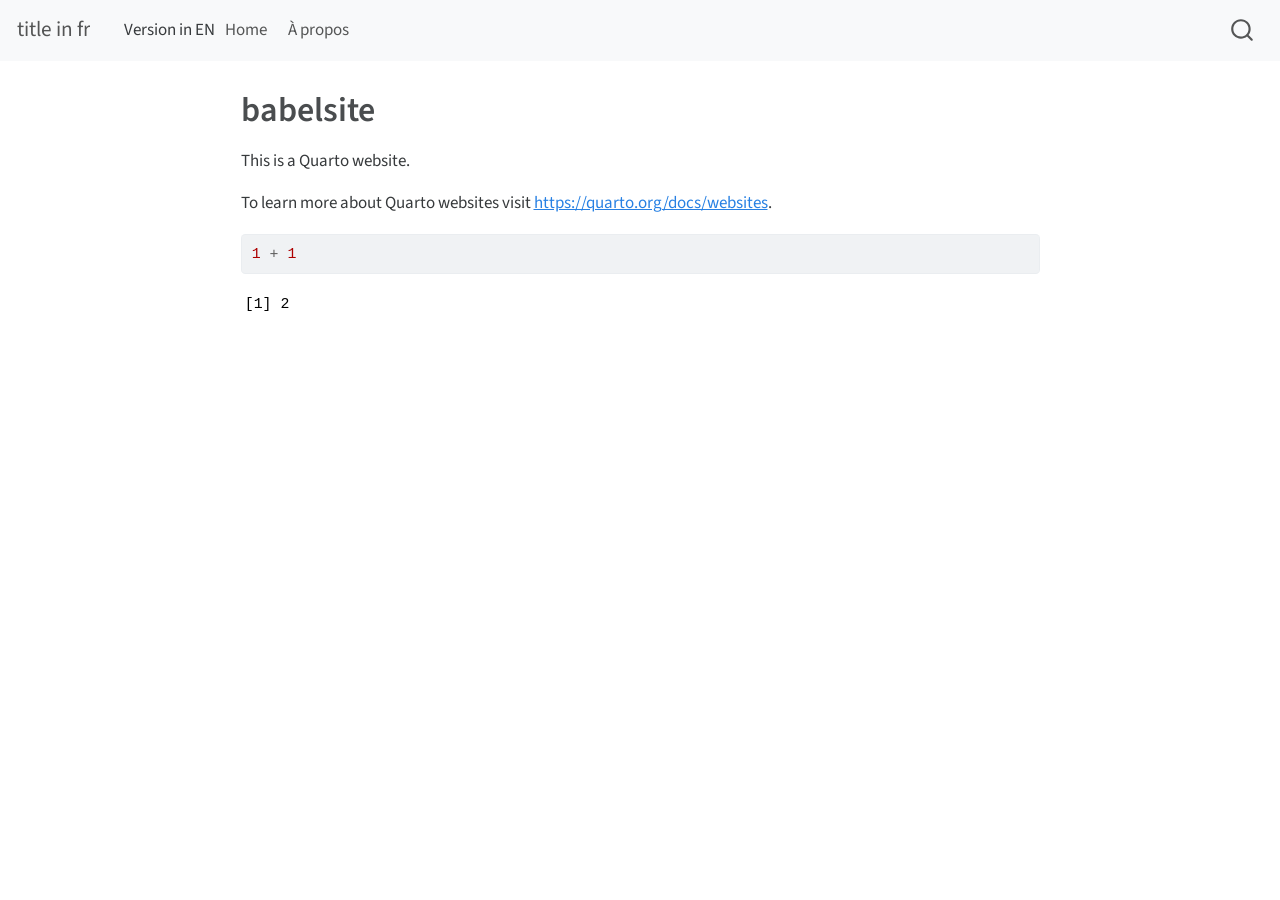
==== docs/fr/index.html @ 6485033a "1st commit" ====
<!DOCTYPE html>
<html xmlns="http://www.w3.org/1999/xhtml" lang="fr" xml:lang="fr">
<head>
<meta http-equiv="Content-Type" content="text/html; charset=UTF-8">
<meta charset="utf-8">
<meta name="generator" content="quarto-1.3.433">
<meta name="viewport" content="width=device-width, initial-scale=1.0, user-scalable=yes">
<title>title in fr - babelsite</title>
<style>
code{white-space: pre-wrap;}
span.smallcaps{font-variant: small-caps;}
div.columns{display: flex; gap: min(4vw, 1.5em);}
div.column{flex: auto; overflow-x: auto;}
div.hanging-indent{margin-left: 1.5em; text-indent: -1.5em;}
ul.task-list{list-style: none;}
ul.task-list li input[type="checkbox"] {
  width: 0.8em;
  margin: 0 0.8em 0.2em -1em; /* quarto-specific, see https://github.com/quarto-dev/quarto-cli/issues/4556 */ 
  vertical-align: middle;
}
/* CSS for syntax highlighting */
pre > code.sourceCode { white-space: pre; position: relative; }
pre > code.sourceCode > span { display: inline-block; line-height: 1.25; }
pre > code.sourceCode > span:empty { height: 1.2em; }
.sourceCode { overflow: visible; }
code.sourceCode > span { color: inherit; text-decoration: inherit; }
div.sourceCode { margin: 1em 0; }
pre.sourceCode { margin: 0; }
@media screen {
div.sourceCode { overflow: auto; }
}
@media print {
pre > code.sourceCode { white-space: pre-wrap; }
pre > code.sourceCode > span { text-indent: -5em; padding-left: 5em; }
}
pre.numberSource code
  { counter-reset: source-line 0; }
pre.numberSource code > span
  { position: relative; left: -4em; counter-increment: source-line; }
pre.numberSource code > span > a:first-child::before
  { content: counter(source-line);
    position: relative; left: -1em; text-align: right; vertical-align: baseline;
    border: none; display: inline-block;
    -webkit-touch-callout: none; -webkit-user-select: none;
    -khtml-user-select: none; -moz-user-select: none;
    -ms-user-select: none; user-select: none;
    padding: 0 4px; width: 4em;
  }
pre.numberSource { margin-left: 3em;  padding-left: 4px; }
div.sourceCode
  {   }
@media screen {
pre > code.sourceCode > span > a:first-child::before { text-decoration: underline; }
}
</style>
<script src="site_libs/quarto-nav/quarto-nav.js"></script><script src="site_libs/quarto-nav/headroom.min.js"></script><script src="site_libs/clipboard/clipboard.min.js"></script><script src="site_libs/quarto-search/autocomplete.umd.js"></script><script src="site_libs/quarto-search/fuse.min.js"></script><script src="site_libs/quarto-search/quarto-search.js"></script><meta name="quarto:offset" content="./">
<script src="site_libs/quarto-html/quarto.js"></script><script src="site_libs/quarto-html/popper.min.js"></script><script src="site_libs/quarto-html/tippy.umd.min.js"></script><script src="site_libs/quarto-html/anchor.min.js"></script><link href="site_libs/quarto-html/tippy.css" rel="stylesheet">
<link href="site_libs/quarto-html/quarto-syntax-highlighting.css" rel="stylesheet" id="quarto-text-highlighting-styles">
<script src="site_libs/bootstrap/bootstrap.min.js"></script><link href="site_libs/bootstrap/bootstrap-icons.css" rel="stylesheet">
<link href="site_libs/bootstrap/bootstrap.min.css" rel="stylesheet" id="quarto-bootstrap" data-mode="light">
<script id="quarto-search-options" type="application/json">{
  "location": "navbar",
  "copy-button": false,
  "collapse-after": 3,
  "panel-placement": "end",
  "type": "overlay",
  "limit": 20,
  "language": {
    "search-no-results-text": "Pas de résultats",
    "search-matching-documents-text": "documents trouvés",
    "search-copy-link-title": "Copier le lien vers la recherche",
    "search-hide-matches-text": "Cacher les correspondances additionnelles",
    "search-more-match-text": "correspondance de plus dans ce document",
    "search-more-matches-text": "correspondances de plus dans ce document",
    "search-clear-button-title": "Effacer",
    "search-detached-cancel-button-title": "Annuler",
    "search-submit-button-title": "Envoyer",
    "search-label": "Recherche"
  }
}</script><link rel="stylesheet" href="styles.css">
</head>
<body class="nav-fixed fullcontent">

<div id="quarto-search-results"></div>
  <header id="quarto-header" class="headroom fixed-top"><nav class="navbar navbar-expand-lg navbar-dark "><div class="navbar-container container-fluid">
      <div class="navbar-brand-container">
    <a class="navbar-brand" href="./index.html">
    <span class="navbar-title">title in fr</span>
    </a>
  </div>
            <div id="quarto-search" class="" title="Recherche"></div>
          <button class="navbar-toggler" type="button" data-bs-toggle="collapse" data-bs-target="#navbarCollapse" aria-controls="navbarCollapse" aria-expanded="false" aria-label="Basculer la navigation" onclick="if (window.quartoToggleHeadroom) { window.quartoToggleHeadroom(); }">
  <span class="navbar-toggler-icon"></span>
</button>
          <div class="collapse navbar-collapse" id="navbarCollapse">
<a style="text-decoration: none; color:inherit;" class="nav-item" href="/index.html" id="language-link-en">Version in EN</a>
            <ul class="navbar-nav navbar-nav-scroll me-auto">
<li class="nav-item">
    <a class="nav-link" href="./index.fr.html" rel="" target="">
 <span class="menu-text">Home</span></a>
  </li>  
  <li class="nav-item">
    <a class="nav-link" href="./about.fr.html" rel="" target="">
 <span class="menu-text">À propos</span></a>
  </li>  
</ul>
<div class="quarto-navbar-tools ms-auto">
</div>
          </div> <!-- /navcollapse -->
      </div> <!-- /container-fluid -->
    </nav></header><!-- content --><div id="quarto-content" class="quarto-container page-columns page-rows-contents page-layout-article page-navbar">
<!-- sidebar -->
<!-- margin-sidebar -->
    
<!-- main -->
<main class="content" id="quarto-document-content"><header id="title-block-header" class="quarto-title-block default"><div class="quarto-title">
<h1 class="title">babelsite</h1>
</div>



<div class="quarto-title-meta">

    
  
    
  </div>
  

</header><p>This is a Quarto website.</p>
<p>To learn more about Quarto websites visit <a href="https://quarto.org/docs/websites" class="uri">https://quarto.org/docs/websites</a>.</p>
<div class="cell">
<div class="sourceCode cell-code" id="cb1"><pre class="sourceCode r code-with-copy"><code class="sourceCode r"><span id="cb1-1"><a href="#cb1-1" aria-hidden="true" tabindex="-1"></a><span class="dv">1</span> <span class="sc">+</span> <span class="dv">1</span></span></code><button title="Copier vers le presse-papier" class="code-copy-button"><i class="bi"></i></button></pre></div>
<div class="cell-output cell-output-stdout">
<pre><code>[1] 2</code></pre>
</div>
</div>



</main><!-- /main --><script id="quarto-html-after-body" type="application/javascript">
window.document.addEventListener("DOMContentLoaded", function (event) {
  const toggleBodyColorMode = (bsSheetEl) => {
    const mode = bsSheetEl.getAttribute("data-mode");
    const bodyEl = window.document.querySelector("body");
    if (mode === "dark") {
      bodyEl.classList.add("quarto-dark");
      bodyEl.classList.remove("quarto-light");
    } else {
      bodyEl.classList.add("quarto-light");
      bodyEl.classList.remove("quarto-dark");
    }
  }
  const toggleBodyColorPrimary = () => {
    const bsSheetEl = window.document.querySelector("link#quarto-bootstrap");
    if (bsSheetEl) {
      toggleBodyColorMode(bsSheetEl);
    }
  }
  toggleBodyColorPrimary();  
  const icon = "";
  const anchorJS = new window.AnchorJS();
  anchorJS.options = {
    placement: 'right',
    icon: icon
  };
  anchorJS.add('.anchored');
  const isCodeAnnotation = (el) => {
    for (const clz of el.classList) {
      if (clz.startsWith('code-annotation-')) {                     
        return true;
      }
    }
    return false;
  }
  const clipboard = new window.ClipboardJS('.code-copy-button', {
    text: function(trigger) {
      const codeEl = trigger.previousElementSibling.cloneNode(true);
      for (const childEl of codeEl.children) {
        if (isCodeAnnotation(childEl)) {
          childEl.remove();
        }
      }
      return codeEl.innerText;
    }
  });
  clipboard.on('success', function(e) {
    // button target
    const button = e.trigger;
    // don't keep focus
    button.blur();
    // flash "checked"
    button.classList.add('code-copy-button-checked');
    var currentTitle = button.getAttribute("title");
    button.setAttribute("title", "Copié");
    let tooltip;
    if (window.bootstrap) {
      button.setAttribute("data-bs-toggle", "tooltip");
      button.setAttribute("data-bs-placement", "left");
      button.setAttribute("data-bs-title", "Copié");
      tooltip = new bootstrap.Tooltip(button, 
        { trigger: "manual", 
          customClass: "code-copy-button-tooltip",
          offset: [0, -8]});
      tooltip.show();    
    }
    setTimeout(function() {
      if (tooltip) {
        tooltip.hide();
        button.removeAttribute("data-bs-title");
        button.removeAttribute("data-bs-toggle");
        button.removeAttribute("data-bs-placement");
      }
      button.setAttribute("title", currentTitle);
      button.classList.remove('code-copy-button-checked');
    }, 1000);
    // clear code selection
    e.clearSelection();
  });
  function tippyHover(el, contentFn) {
    const config = {
      allowHTML: true,
      content: contentFn,
      maxWidth: 500,
      delay: 100,
      arrow: false,
      appendTo: function(el) {
          return el.parentElement;
      },
      interactive: true,
      interactiveBorder: 10,
      theme: 'quarto',
      placement: 'bottom-start'
    };
    window.tippy(el, config); 
  }
  const noterefs = window.document.querySelectorAll('a[role="doc-noteref"]');
  for (var i=0; i<noterefs.length; i++) {
    const ref = noterefs[i];
    tippyHover(ref, function() {
      // use id or data attribute instead here
      let href = ref.getAttribute('data-footnote-href') || ref.getAttribute('href');
      try { href = new URL(href).hash; } catch {}
      const id = href.replace(/^#\/?/, "");
      const note = window.document.getElementById(id);
      return note.innerHTML;
    });
  }
      let selectedAnnoteEl;
      const selectorForAnnotation = ( cell, annotation) => {
        let cellAttr = 'data-code-cell="' + cell + '"';
        let lineAttr = 'data-code-annotation="' +  annotation + '"';
        const selector = 'span[' + cellAttr + '][' + lineAttr + ']';
        return selector;
      }
      const selectCodeLines = (annoteEl) => {
        const doc = window.document;
        const targetCell = annoteEl.getAttribute("data-target-cell");
        const targetAnnotation = annoteEl.getAttribute("data-target-annotation");
        const annoteSpan = window.document.querySelector(selectorForAnnotation(targetCell, targetAnnotation));
        const lines = annoteSpan.getAttribute("data-code-lines").split(",");
        const lineIds = lines.map((line) => {
          return targetCell + "-" + line;
        })
        let top = null;
        let height = null;
        let parent = null;
        if (lineIds.length > 0) {
            //compute the position of the single el (top and bottom and make a div)
            const el = window.document.getElementById(lineIds[0]);
            top = el.offsetTop;
            height = el.offsetHeight;
            parent = el.parentElement.parentElement;
          if (lineIds.length > 1) {
            const lastEl = window.document.getElementById(lineIds[lineIds.length - 1]);
            const bottom = lastEl.offsetTop + lastEl.offsetHeight;
            height = bottom - top;
          }
          if (top !== null && height !== null && parent !== null) {
            // cook up a div (if necessary) and position it 
            let div = window.document.getElementById("code-annotation-line-highlight");
            if (div === null) {
              div = window.document.createElement("div");
              div.setAttribute("id", "code-annotation-line-highlight");
              div.style.position = 'absolute';
              parent.appendChild(div);
            }
            div.style.top = top - 2 + "px";
            div.style.height = height + 4 + "px";
            let gutterDiv = window.document.getElementById("code-annotation-line-highlight-gutter");
            if (gutterDiv === null) {
              gutterDiv = window.document.createElement("div");
              gutterDiv.setAttribute("id", "code-annotation-line-highlight-gutter");
              gutterDiv.style.position = 'absolute';
              const codeCell = window.document.getElementById(targetCell);
              const gutter = codeCell.querySelector('.code-annotation-gutter');
              gutter.appendChild(gutterDiv);
            }
            gutterDiv.style.top = top - 2 + "px";
            gutterDiv.style.height = height + 4 + "px";
          }
          selectedAnnoteEl = annoteEl;
        }
      };
      const unselectCodeLines = () => {
        const elementsIds = ["code-annotation-line-highlight", "code-annotation-line-highlight-gutter"];
        elementsIds.forEach((elId) => {
          const div = window.document.getElementById(elId);
          if (div) {
            div.remove();
          }
        });
        selectedAnnoteEl = undefined;
      };
      // Attach click handler to the DT
      const annoteDls = window.document.querySelectorAll('dt[data-target-cell]');
      for (const annoteDlNode of annoteDls) {
        annoteDlNode.addEventListener('click', (event) => {
          const clickedEl = event.target;
          if (clickedEl !== selectedAnnoteEl) {
            unselectCodeLines();
            const activeEl = window.document.querySelector('dt[data-target-cell].code-annotation-active');
            if (activeEl) {
              activeEl.classList.remove('code-annotation-active');
            }
            selectCodeLines(clickedEl);
            clickedEl.classList.add('code-annotation-active');
          } else {
            // Unselect the line
            unselectCodeLines();
            clickedEl.classList.remove('code-annotation-active');
          }
        });
      }
  const findCites = (el) => {
    const parentEl = el.parentElement;
    if (parentEl) {
      const cites = parentEl.dataset.cites;
      if (cites) {
        return {
          el,
          cites: cites.split(' ')
        };
      } else {
        return findCites(el.parentElement)
      }
    } else {
      return undefined;
    }
  };
  var bibliorefs = window.document.querySelectorAll('a[role="doc-biblioref"]');
  for (var i=0; i<bibliorefs.length; i++) {
    const ref = bibliorefs[i];
    const citeInfo = findCites(ref);
    if (citeInfo) {
      tippyHover(citeInfo.el, function() {
        var popup = window.document.createElement('div');
        citeInfo.cites.forEach(function(cite) {
          var citeDiv = window.document.createElement('div');
          citeDiv.classList.add('hanging-indent');
          citeDiv.classList.add('csl-entry');
          var biblioDiv = window.document.getElementById('ref-' + cite);
          if (biblioDiv) {
            citeDiv.innerHTML = biblioDiv.innerHTML;
          }
          popup.appendChild(citeDiv);
        });
        return popup.innerHTML;
      });
    }
  }
});
</script>
</div> <!-- /content -->



</body>
</html>
---- docs/fr/site_libs/quarto-html/tippy.css ----
.tippy-box[data-animation=fade][data-state=hidden]{opacity:0}[data-tippy-root]{max-width:calc(100vw - 10px)}.tippy-box{position:relative;background-color:#333;color:#fff;border-radius:4px;font-size:14px;line-height:1.4;white-space:normal;outline:0;transition-property:transform,visibility,opacity}.tippy-box[data-placement^=top]>.tippy-arrow{bottom:0}.tippy-box[data-placement^=top]>.tippy-arrow:before{bottom:-7px;left:0;border-width:8px 8px 0;border-top-color:initial;transform-origin:center top}.tippy-box[data-placement^=bottom]>.tippy-arrow{top:0}.tippy-box[data-placement^=bottom]>.tippy-arrow:before{top:-7px;left:0;border-width:0 8px 8px;border-bottom-color:initial;transform-origin:center bottom}.tippy-box[data-placement^=left]>.tippy-arrow{right:0}.tippy-box[data-placement^=left]>.tippy-arrow:before{border-width:8px 0 8px 8px;border-left-color:initial;right:-7px;transform-origin:center left}.tippy-box[data-placement^=right]>.tippy-arrow{left:0}.tippy-box[data-placement^=right]>.tippy-arrow:before{left:-7px;border-width:8px 8px 8px 0;border-right-color:initial;transform-origin:center right}.tippy-box[data-inertia][data-state=visible]{transition-timing-function:cubic-bezier(.54,1.5,.38,1.11)}.tippy-arrow{width:16px;height:16px;color:#333}.tippy-arrow:before{content:"";position:absolute;border-color:transparent;border-style:solid}.tippy-content{position:relative;padding:5px 9px;z-index:1}
---- docs/fr/site_libs/quarto-html/quarto-syntax-highlighting.css ----
/* quarto syntax highlight colors */
:root {
  --quarto-hl-ot-color: #003B4F;
  --quarto-hl-at-color: #657422;
  --quarto-hl-ss-color: #20794D;
  --quarto-hl-an-color: #5E5E5E;
  --quarto-hl-fu-color: #4758AB;
  --quarto-hl-st-color: #20794D;
  --quarto-hl-cf-color: #003B4F;
  --quarto-hl-op-color: #5E5E5E;
  --quarto-hl-er-color: #AD0000;
  --quarto-hl-bn-color: #AD0000;
  --quarto-hl-al-color: #AD0000;
  --quarto-hl-va-color: #111111;
  --quarto-hl-bu-color: inherit;
  --quarto-hl-ex-color: inherit;
  --quarto-hl-pp-color: #AD0000;
  --quarto-hl-in-color: #5E5E5E;
  --quarto-hl-vs-color: #20794D;
  --quarto-hl-wa-color: #5E5E5E;
  --quarto-hl-do-color: #5E5E5E;
  --quarto-hl-im-color: #00769E;
  --quarto-hl-ch-color: #20794D;
  --quarto-hl-dt-color: #AD0000;
  --quarto-hl-fl-color: #AD0000;
  --quarto-hl-co-color: #5E5E5E;
  --quarto-hl-cv-color: #5E5E5E;
  --quarto-hl-cn-color: #8f5902;
  --quarto-hl-sc-color: #5E5E5E;
  --quarto-hl-dv-color: #AD0000;
  --quarto-hl-kw-color: #003B4F;
}

/* other quarto variables */
:root {
  --quarto-font-monospace: SFMono-Regular, Menlo, Monaco, Consolas, "Liberation Mono", "Courier New", monospace;
}

pre > code.sourceCode > span {
  color: #003B4F;
}

code span {
  color: #003B4F;
}

code.sourceCode > span {
  color: #003B4F;
}

div.sourceCode,
div.sourceCode pre.sourceCode {
  color: #003B4F;
}

code span.ot {
  color: #003B4F;
  font-style: inherit;
}

code span.at {
  color: #657422;
  font-style: inherit;
}

code span.ss {
  color: #20794D;
  font-style: inherit;
}

code span.an {
  color: #5E5E5E;
  font-style: inherit;
}

code span.fu {
  color: #4758AB;
  font-style: inherit;
}

code span.st {
  color: #20794D;
  font-style: inherit;
}

code span.cf {
  color: #003B4F;
  font-style: inherit;
}

code span.op {
  color: #5E5E5E;
  font-style: inherit;
}

code span.er {
  color: #AD0000;
  font-style: inherit;
}

code span.bn {
  color: #AD0000;
  font-style: inherit;
}

code span.al {
  color: #AD0000;
  font-style: inherit;
}

code span.va {
  color: #111111;
  font-style: inherit;
}

code span.bu {
  font-style: inherit;
}

code span.ex {
  font-style: inherit;
}

code span.pp {
  color: #AD0000;
  font-style: inherit;
}

code span.in {
  color: #5E5E5E;
  font-style: inherit;
}

code span.vs {
  color: #20794D;
  font-style: inherit;
}

code span.wa {
  color: #5E5E5E;
  font-style: italic;
}

code span.do {
  color: #5E5E5E;
  font-style: italic;
}

code span.im {
  color: #00769E;
  font-style: inherit;
}

code span.ch {
  color: #20794D;
  font-style: inherit;
}

code span.dt {
  color: #AD0000;
  font-style: inherit;
}

code span.fl {
  color: #AD0000;
  font-style: inherit;
}

code span.co {
  color: #5E5E5E;
  font-style: inherit;
}

code span.cv {
  color: #5E5E5E;
  font-style: italic;
}

code span.cn {
  color: #8f5902;
  font-style: inherit;
}

code span.sc {
  color: #5E5E5E;
  font-style: inherit;
}

code span.dv {
  color: #AD0000;
  font-style: inherit;
}

code span.kw {
  color: #003B4F;
  font-style: inherit;
}

.prevent-inlining {
  content: "</";
}

/*# sourceMappingURL=debc5d5d77c3f9108843748ff7464032.css.map */
---- docs/fr/styles.css ----
/* css styles */
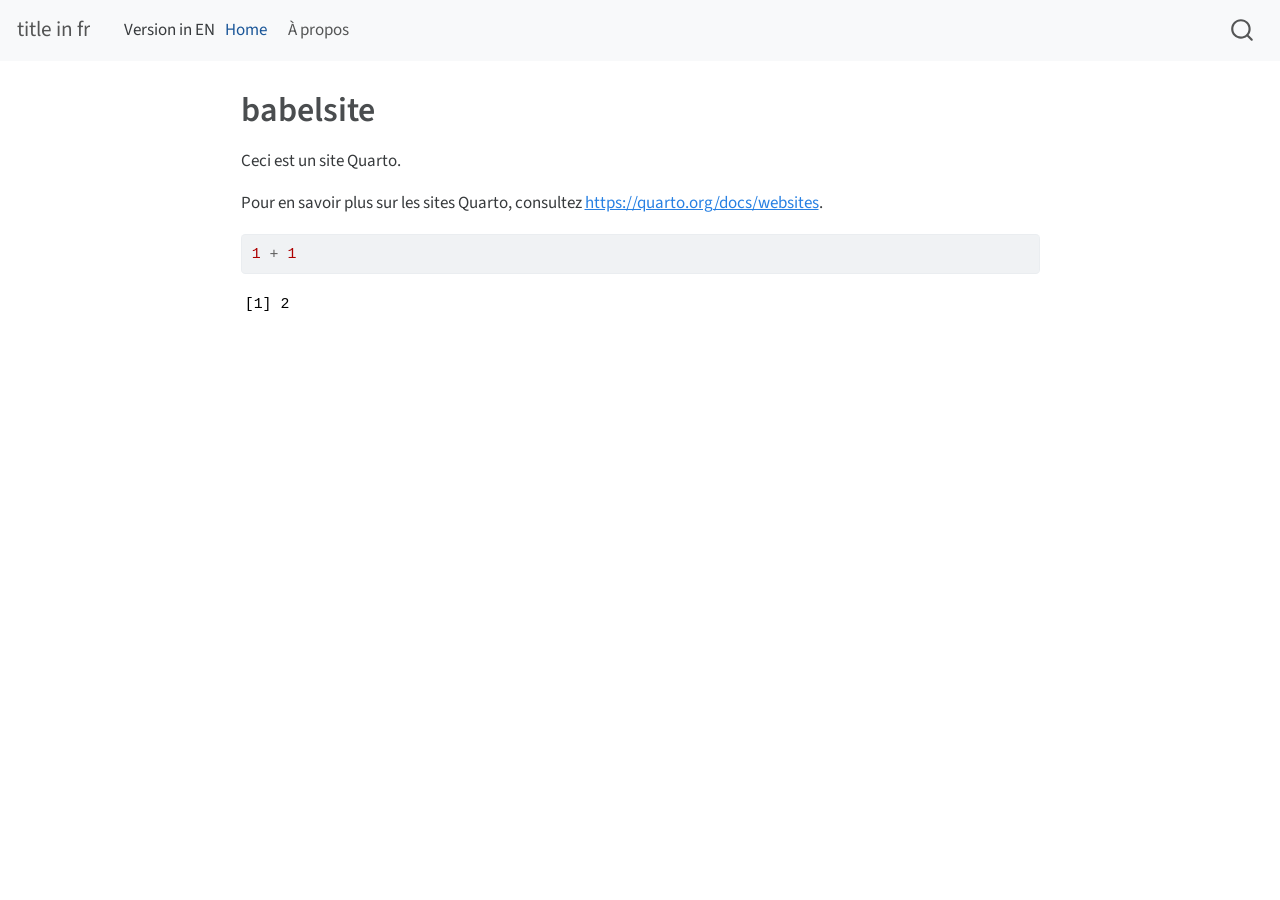
==== commit 61129653: "try" ====
--- a/docs/fr/index.html
+++ b/docs/fr/index.html
@@ -93,14 +93,14 @@
   <span class="navbar-toggler-icon"></span>
 </button>
           <div class="collapse navbar-collapse" id="navbarCollapse">
-<a style="text-decoration: none; color:inherit;" class="nav-item" href="/index.html" id="language-link-en">Version in EN</a>
+<a style="text-decoration: none; color:inherit;" class="nav-item" href="https://maelle.github.io/babelsite/index.html" id="language-link-en">Version in EN</a>
             <ul class="navbar-nav navbar-nav-scroll me-auto">
 <li class="nav-item">
-    <a class="nav-link" href="./index.fr.html" rel="" target="">
+    <a class="nav-link active" href="./index.html" rel="" target="" aria-current="page">
  <span class="menu-text">Home</span></a>
   </li>  
   <li class="nav-item">
-    <a class="nav-link" href="./about.fr.html" rel="" target="">
+    <a class="nav-link" href="./about.html" rel="" target="">
  <span class="menu-text">À propos</span></a>
   </li>  
 </ul>
@@ -127,8 +127,8 @@
   </div>
   
 
-</header><p>This is a Quarto website.</p>
-<p>To learn more about Quarto websites visit <a href="https://quarto.org/docs/websites" class="uri">https://quarto.org/docs/websites</a>.</p>
+</header><p>Ceci est un site Quarto.</p>
+<p>Pour en savoir plus sur les sites Quarto, consultez <a href="https://quarto.org/docs/websites" class="uri">https://quarto.org/docs/websites</a>.</p>
 <div class="cell">
 <div class="sourceCode cell-code" id="cb1"><pre class="sourceCode r code-with-copy"><code class="sourceCode r"><span id="cb1-1"><a href="#cb1-1" aria-hidden="true" tabindex="-1"></a><span class="dv">1</span> <span class="sc">+</span> <span class="dv">1</span></span></code><button title="Copier vers le presse-papier" class="code-copy-button"><i class="bi"></i></button></pre></div>
 <div class="cell-output cell-output-stdout">
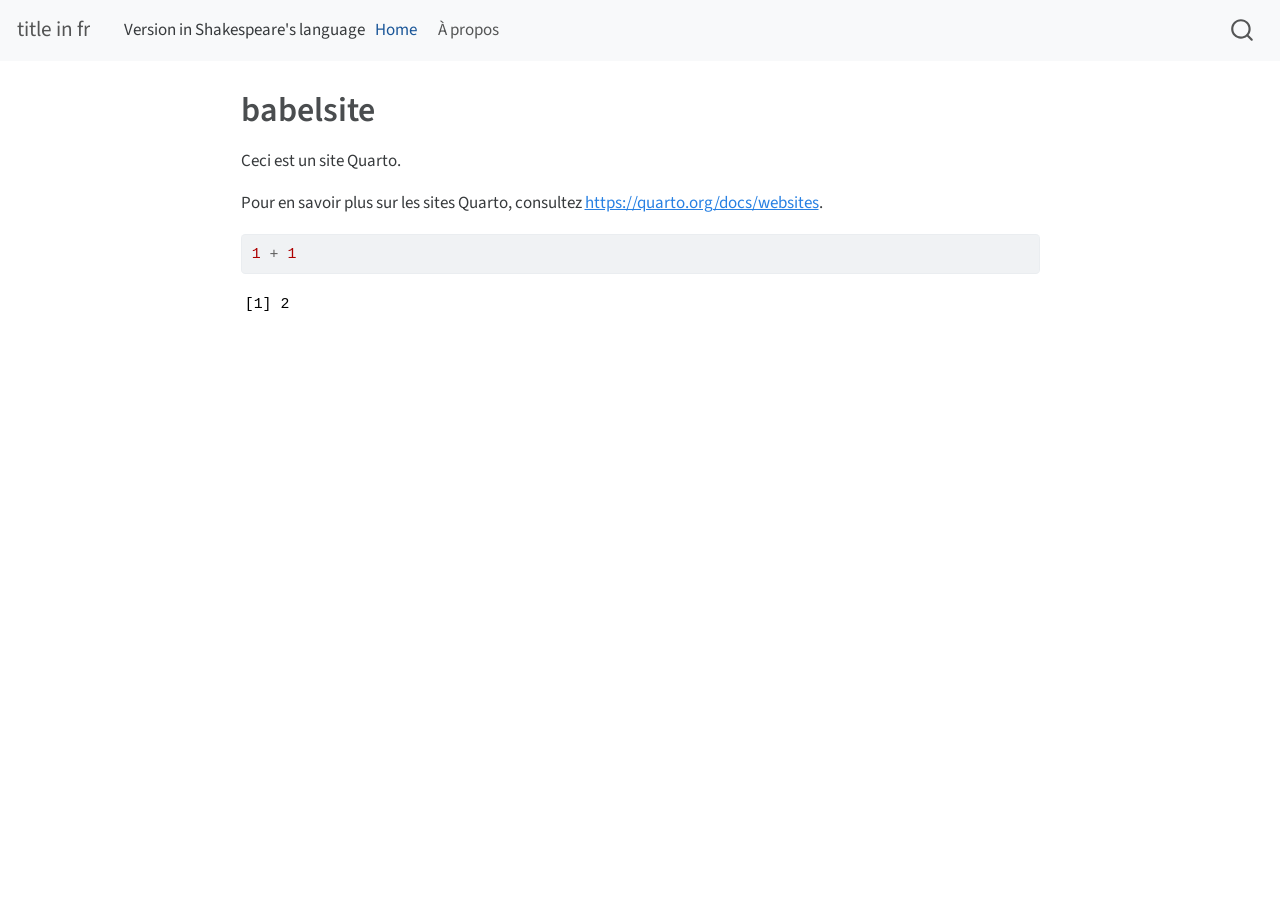
==== commit 1a4632ef: "example" ====
--- a/docs/fr/index.html
+++ b/docs/fr/index.html
@@ -93,7 +93,7 @@
   <span class="navbar-toggler-icon"></span>
 </button>
           <div class="collapse navbar-collapse" id="navbarCollapse">
-<a style="text-decoration: none; color:inherit;" class="nav-item" href="https://maelle.github.io/babelsite/index.html" id="language-link-en">Version in EN</a>
+<a style="text-decoration: none; color:inherit;" class="nav-item" href="https://maelle.github.io/babelsite/index.html" id="language-link-en">Version in Shakespeare's language</a>
             <ul class="navbar-nav navbar-nav-scroll me-auto">
 <li class="nav-item">
     <a class="nav-link active" href="./index.html" rel="" target="" aria-current="page">
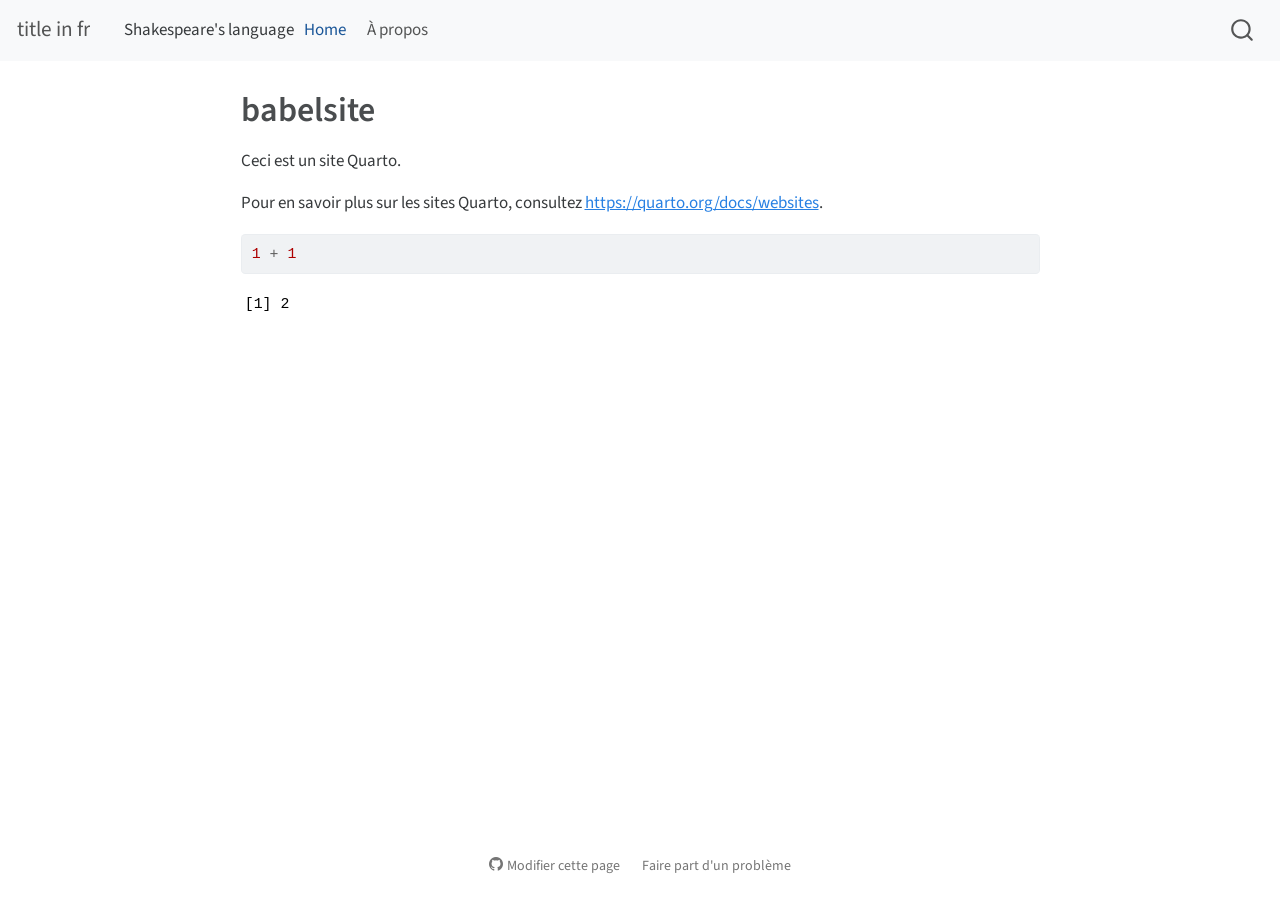
==== commit 3942cd23: "add link to source" ====
--- a/docs/fr/index.html
+++ b/docs/fr/index.html
@@ -93,7 +93,7 @@
   <span class="navbar-toggler-icon"></span>
 </button>
           <div class="collapse navbar-collapse" id="navbarCollapse">
-<a style="text-decoration: none; color:inherit;" class="nav-item" href="https://maelle.github.io/babelsite/index.html" id="language-link-en">Version in Shakespeare's language</a>
+<a style="text-decoration: none; color:inherit;" class="nav-item" href="https://maelle.github.io/babelsite/index.html" id="language-link-en">Shakespeare's language</a>
             <ul class="navbar-nav navbar-nav-scroll me-auto">
 <li class="nav-item">
     <a class="nav-link active" href="./index.html" rel="" target="" aria-current="page">
@@ -375,5 +375,12 @@
 
 
 
+<footer class="footer"><div class="nav-footer"><div class="nav-footer-center"><div class="toc-actions">
+<div><i class="bi bi-github"></i></div>
+<div class="action-links">
+<p><a href="https://github.com/maelle/babelsite/edit/main/index.qmd" class="toc-action">Modifier cette page</a></p>
+<p><a href="https://github.com/maelle/babelsite/issues/new" class="toc-action">Faire part d'un problème</a></p>
+</div>
+</div></div></div></footer>
 </body>
 </html>
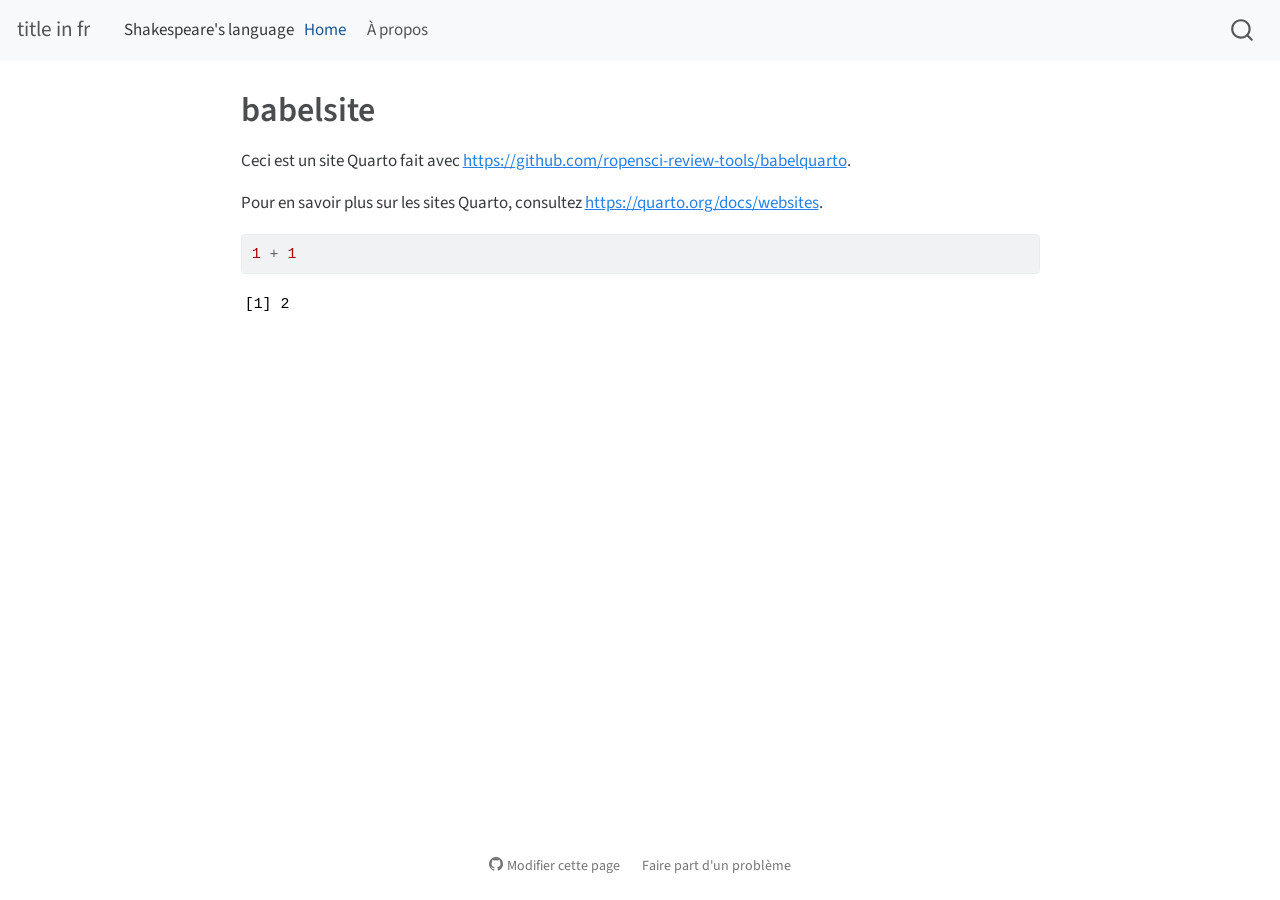
==== commit bed9bd93: "add link to source" ====
--- a/docs/fr/index.html
+++ b/docs/fr/index.html
@@ -127,7 +127,7 @@
   </div>
   
 
-</header><p>Ceci est un site Quarto.</p>
+</header><p>Ceci est un site Quarto fait avec <a href="https://github.com/ropensci-review-tools/babelquarto" class="uri">https://github.com/ropensci-review-tools/babelquarto</a>.</p>
 <p>Pour en savoir plus sur les sites Quarto, consultez <a href="https://quarto.org/docs/websites" class="uri">https://quarto.org/docs/websites</a>.</p>
 <div class="cell">
 <div class="sourceCode cell-code" id="cb1"><pre class="sourceCode r code-with-copy"><code class="sourceCode r"><span id="cb1-1"><a href="#cb1-1" aria-hidden="true" tabindex="-1"></a><span class="dv">1</span> <span class="sc">+</span> <span class="dv">1</span></span></code><button title="Copier vers le presse-papier" class="code-copy-button"><i class="bi"></i></button></pre></div>
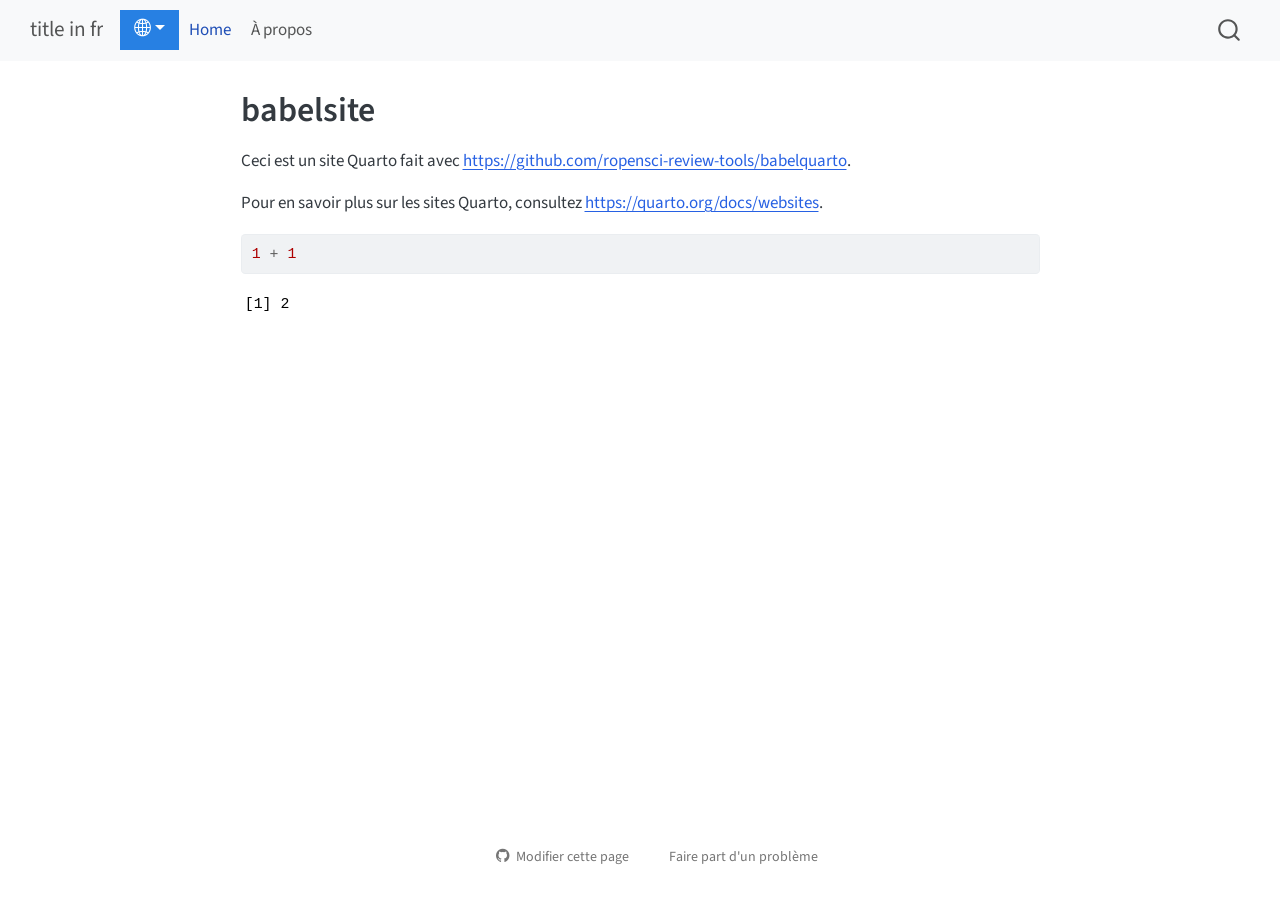
==== commit 459d53be: "update website with current dev babelquarto cc @Nenuial" ====
--- a/docs/fr/index.html
+++ b/docs/fr/index.html
@@ -1,11 +1,13 @@
 <!DOCTYPE html>
 <html xmlns="http://www.w3.org/1999/xhtml" lang="fr" xml:lang="fr">
 <head>
+<link rel="alternate" hreflang="en" href="https://maelle.github.io/babelsite/index.html" />
+<link rel="alternate" hreflang="fr" href="https://maelle.github.io/babelsite/fr/index.fr.html" />
 <meta http-equiv="Content-Type" content="text/html; charset=UTF-8">
 <meta charset="utf-8">
-<meta name="generator" content="quarto-1.3.433">
+<meta name="generator" content="quarto-1.5.54">
 <meta name="viewport" content="width=device-width, initial-scale=1.0, user-scalable=yes">
-<title>title in fr - babelsite</title>
+<title>babelsite – title in fr</title>
 <style>
 code{white-space: pre-wrap;}
 span.smallcaps{font-variant: small-caps;}
@@ -20,7 +22,7 @@
 }
 /* CSS for syntax highlighting */
 pre > code.sourceCode { white-space: pre; position: relative; }
-pre > code.sourceCode > span { display: inline-block; line-height: 1.25; }
+pre > code.sourceCode > span { line-height: 1.25; }
 pre > code.sourceCode > span:empty { height: 1.2em; }
 .sourceCode { overflow: visible; }
 code.sourceCode > span { color: inherit; text-decoration: inherit; }
@@ -31,7 +33,7 @@
 }
 @media print {
 pre > code.sourceCode { white-space: pre-wrap; }
-pre > code.sourceCode > span { text-indent: -5em; padding-left: 5em; }
+pre > code.sourceCode > span { display: inline-block; text-indent: -5em; padding-left: 5em; }
 }
 pre.numberSource code
   { counter-reset: source-line 0; }
@@ -64,7 +66,13 @@
   "collapse-after": 3,
   "panel-placement": "end",
   "type": "overlay",
-  "limit": 20,
+  "limit": 50,
+  "keyboard-shortcut": [
+    "f",
+    "/",
+    "s"
+  ],
+  "show-item-context": false,
   "language": {
     "search-no-results-text": "Pas de résultats",
     "search-matching-documents-text": "documents trouvés",
@@ -73,6 +81,7 @@
     "search-more-match-text": "correspondance de plus dans ce document",
     "search-more-matches-text": "correspondances de plus dans ce document",
     "search-clear-button-title": "Effacer",
+    "search-text-placeholder": "",
     "search-detached-cancel-button-title": "Annuler",
     "search-submit-button-title": "Envoyer",
     "search-label": "Recherche"
@@ -82,31 +91,33 @@
 <body class="nav-fixed fullcontent">
 
 <div id="quarto-search-results"></div>
-  <header id="quarto-header" class="headroom fixed-top"><nav class="navbar navbar-expand-lg navbar-dark "><div class="navbar-container container-fluid">
-      <div class="navbar-brand-container">
+  <header id="quarto-header" class="headroom fixed-top"><nav class="navbar navbar-expand-lg " data-bs-theme="dark"><div class="navbar-container container-fluid">
+      <div class="navbar-brand-container mx-auto">
     <a class="navbar-brand" href="./index.html">
     <span class="navbar-title">title in fr</span>
     </a>
   </div>
             <div id="quarto-search" class="" title="Recherche"></div>
-          <button class="navbar-toggler" type="button" data-bs-toggle="collapse" data-bs-target="#navbarCollapse" aria-controls="navbarCollapse" aria-expanded="false" aria-label="Basculer la navigation" onclick="if (window.quartoToggleHeadroom) { window.quartoToggleHeadroom(); }">
+          <button class="navbar-toggler" type="button" data-bs-toggle="collapse" data-bs-target="#navbarCollapse" aria-controls="navbarCollapse" role="menu" aria-expanded="false" aria-label="Basculer la navigation" onclick="if (window.quartoToggleHeadroom) { window.quartoToggleHeadroom(); }">
   <span class="navbar-toggler-icon"></span>
 </button>
           <div class="collapse navbar-collapse" id="navbarCollapse">
-<a style="text-decoration: none; color:inherit;" class="nav-item" href="https://maelle.github.io/babelsite/index.html" id="language-link-en">Shakespeare's language</a>
             <ul class="navbar-nav navbar-nav-scroll me-auto">
+<li class="nav-item"><div class="dropdown" id="languages-links-parent">
+<button class="btn btn-primary dropdown-toggle" type="button" data-bs-toggle="dropdown" aria-expanded="false" id="languages-button"><i class="bi bi-globe2"></i></button><ul class="dropdown-menu" id="languages-links"><li><a class="dropdown-item" href="https://maelle.github.io/babelsite/index.html" id="language-link-en">Shakespeare's language</a></li></ul>
+</div></li>
 <li class="nav-item">
-    <a class="nav-link active" href="./index.html" rel="" target="" aria-current="page">
- <span class="menu-text">Home</span></a>
+    <a class="nav-link active" href="./index.html" aria-current="page"> 
+<span class="menu-text">Home</span></a>
   </li>  
   <li class="nav-item">
-    <a class="nav-link" href="./about.html" rel="" target="">
- <span class="menu-text">À propos</span></a>
+    <a class="nav-link" href="./about.html"> 
+<span class="menu-text">À propos</span></a>
   </li>  
 </ul>
-<div class="quarto-navbar-tools ms-auto">
+</div> <!-- /navcollapse -->
+            <div class="quarto-navbar-tools">
 </div>
-          </div> <!-- /navcollapse -->
       </div> <!-- /container-fluid -->
     </nav></header><!-- content --><div id="quarto-content" class="quarto-container page-columns page-rows-contents page-layout-article page-navbar">
 <!-- sidebar -->
@@ -126,6 +137,7 @@
     
   </div>
   
+
 
 </header><p>Ceci est un site Quarto fait avec <a href="https://github.com/ropensci-review-tools/babelquarto" class="uri">https://github.com/ropensci-review-tools/babelquarto</a>.</p>
 <p>Pour en savoir plus sur les sites Quarto, consultez <a href="https://quarto.org/docs/websites" class="uri">https://quarto.org/docs/websites</a>.</p>
@@ -173,18 +185,7 @@
     }
     return false;
   }
-  const clipboard = new window.ClipboardJS('.code-copy-button', {
-    text: function(trigger) {
-      const codeEl = trigger.previousElementSibling.cloneNode(true);
-      for (const childEl of codeEl.children) {
-        if (isCodeAnnotation(childEl)) {
-          childEl.remove();
-        }
-      }
-      return codeEl.innerText;
-    }
-  });
-  clipboard.on('success', function(e) {
+  const onCopySuccess = function(e) {
     // button target
     const button = e.trigger;
     // don't keep focus
@@ -216,11 +217,50 @@
     }, 1000);
     // clear code selection
     e.clearSelection();
+  }
+  const getTextToCopy = function(trigger) {
+      const codeEl = trigger.previousElementSibling.cloneNode(true);
+      for (const childEl of codeEl.children) {
+        if (isCodeAnnotation(childEl)) {
+          childEl.remove();
+        }
+      }
+      return codeEl.innerText;
+  }
+  const clipboard = new window.ClipboardJS('.code-copy-button:not([data-in-quarto-modal])', {
+    text: getTextToCopy
   });
-  function tippyHover(el, contentFn) {
+  clipboard.on('success', onCopySuccess);
+  if (window.document.getElementById('quarto-embedded-source-code-modal')) {
+    // For code content inside modals, clipBoardJS needs to be initialized with a container option
+    // TODO: Check when it could be a function (https://github.com/zenorocha/clipboard.js/issues/860)
+    const clipboardModal = new window.ClipboardJS('.code-copy-button[data-in-quarto-modal]', {
+      text: getTextToCopy,
+      container: window.document.getElementById('quarto-embedded-source-code-modal')
+    });
+    clipboardModal.on('success', onCopySuccess);
+  }
+    var localhostRegex = new RegExp(/^(?:http|https):\/\/localhost\:?[0-9]*\//);
+    var mailtoRegex = new RegExp(/^mailto:/);
+      var filterRegex = new RegExp("https:\/\/maelle\.github\.io\/babelsite\/");
+    var isInternal = (href) => {
+        return filterRegex.test(href) || localhostRegex.test(href) || mailtoRegex.test(href);
+    }
+    // Inspect non-navigation links and adorn them if external
+ 	var links = window.document.querySelectorAll('a[href]:not(.nav-link):not(.navbar-brand):not(.toc-action):not(.sidebar-link):not(.sidebar-item-toggle):not(.pagination-link):not(.no-external):not([aria-hidden]):not(.dropdown-item):not(.quarto-navigation-tool):not(.about-link)');
+    for (var i=0; i<links.length; i++) {
+      const link = links[i];
+      if (!isInternal(link.href)) {
+        // undo the damage that might have been done by quarto-nav.js in the case of
+        // links that we want to consider external
+        if (link.dataset.originalHref !== undefined) {
+          link.href = link.dataset.originalHref;
+        }
+      }
+    }
+  function tippyHover(el, contentFn, onTriggerFn, onUntriggerFn) {
     const config = {
       allowHTML: true,
-      content: contentFn,
       maxWidth: 500,
       delay: 100,
       arrow: false,
@@ -230,8 +270,17 @@
       interactive: true,
       interactiveBorder: 10,
       theme: 'quarto',
-      placement: 'bottom-start'
+      placement: 'bottom-start',
     };
+    if (contentFn) {
+      config.content = contentFn;
+    }
+    if (onTriggerFn) {
+      config.onTrigger = onTriggerFn;
+    }
+    if (onUntriggerFn) {
+      config.onUntrigger = onUntriggerFn;
+    }
     window.tippy(el, config); 
   }
   const noterefs = window.document.querySelectorAll('a[role="doc-noteref"]');
@@ -243,7 +292,130 @@
       try { href = new URL(href).hash; } catch {}
       const id = href.replace(/^#\/?/, "");
       const note = window.document.getElementById(id);
-      return note.innerHTML;
+      if (note) {
+        return note.innerHTML;
+      } else {
+        return "";
+      }
+    });
+  }
+  const xrefs = window.document.querySelectorAll('a.quarto-xref');
+  const processXRef = (id, note) => {
+    // Strip column container classes
+    const stripColumnClz = (el) => {
+      el.classList.remove("page-full", "page-columns");
+      if (el.children) {
+        for (const child of el.children) {
+          stripColumnClz(child);
+        }
+      }
+    }
+    stripColumnClz(note)
+    if (id === null || id.startsWith('sec-')) {
+      // Special case sections, only their first couple elements
+      const container = document.createElement("div");
+      if (note.children && note.children.length > 2) {
+        container.appendChild(note.children[0].cloneNode(true));
+        for (let i = 1; i < note.children.length; i++) {
+          const child = note.children[i];
+          if (child.tagName === "P" && child.innerText === "") {
+            continue;
+          } else {
+            container.appendChild(child.cloneNode(true));
+            break;
+          }
+        }
+        if (window.Quarto?.typesetMath) {
+          window.Quarto.typesetMath(container);
+        }
+        return container.innerHTML
+      } else {
+        if (window.Quarto?.typesetMath) {
+          window.Quarto.typesetMath(note);
+        }
+        return note.innerHTML;
+      }
+    } else {
+      // Remove any anchor links if they are present
+      const anchorLink = note.querySelector('a.anchorjs-link');
+      if (anchorLink) {
+        anchorLink.remove();
+      }
+      if (window.Quarto?.typesetMath) {
+        window.Quarto.typesetMath(note);
+      }
+      // TODO in 1.5, we should make sure this works without a callout special case
+      if (note.classList.contains("callout")) {
+        return note.outerHTML;
+      } else {
+        return note.innerHTML;
+      }
+    }
+  }
+  for (var i=0; i<xrefs.length; i++) {
+    const xref = xrefs[i];
+    tippyHover(xref, undefined, function(instance) {
+      instance.disable();
+      let url = xref.getAttribute('href');
+      let hash = undefined; 
+      if (url.startsWith('#')) {
+        hash = url;
+      } else {
+        try { hash = new URL(url).hash; } catch {}
+      }
+      if (hash) {
+        const id = hash.replace(/^#\/?/, "");
+        const note = window.document.getElementById(id);
+        if (note !== null) {
+          try {
+            const html = processXRef(id, note.cloneNode(true));
+            instance.setContent(html);
+          } finally {
+            instance.enable();
+            instance.show();
+          }
+        } else {
+          // See if we can fetch this
+          fetch(url.split('#')[0])
+          .then(res => res.text())
+          .then(html => {
+            const parser = new DOMParser();
+            const htmlDoc = parser.parseFromString(html, "text/html");
+            const note = htmlDoc.getElementById(id);
+            if (note !== null) {
+              const html = processXRef(id, note);
+              instance.setContent(html);
+            } 
+          }).finally(() => {
+            instance.enable();
+            instance.show();
+          });
+        }
+      } else {
+        // See if we can fetch a full url (with no hash to target)
+        // This is a special case and we should probably do some content thinning / targeting
+        fetch(url)
+        .then(res => res.text())
+        .then(html => {
+          const parser = new DOMParser();
+          const htmlDoc = parser.parseFromString(html, "text/html");
+          const note = htmlDoc.querySelector('main.content');
+          if (note !== null) {
+            // This should only happen for chapter cross references
+            // (since there is no id in the URL)
+            // remove the first header
+            if (note.children.length > 0 && note.children[0].tagName === "HEADER") {
+              note.children[0].remove();
+            }
+            const html = processXRef(null, note);
+            instance.setContent(html);
+          } 
+        }).finally(() => {
+          instance.enable();
+          instance.show();
+        });
+      }
+    }, function(instance) {
     });
   }
       let selectedAnnoteEl;
@@ -287,6 +459,7 @@
             }
             div.style.top = top - 2 + "px";
             div.style.height = height + 4 + "px";
+            div.style.left = 0;
             let gutterDiv = window.document.getElementById("code-annotation-line-highlight-gutter");
             if (gutterDiv === null) {
               gutterDiv = window.document.createElement("div");
@@ -312,6 +485,32 @@
         });
         selectedAnnoteEl = undefined;
       };
+        // Handle positioning of the toggle
+    window.addEventListener(
+      "resize",
+      throttle(() => {
+        elRect = undefined;
+        if (selectedAnnoteEl) {
+          selectCodeLines(selectedAnnoteEl);
+        }
+      }, 10)
+    );
+    function throttle(fn, ms) {
+    let throttle = false;
+    let timer;
+      return (...args) => {
+        if(!throttle) { // first call gets through
+            fn.apply(this, args);
+            throttle = true;
+        } else { // all the others get throttled
+            if(timer) clearTimeout(timer); // cancel #2
+            timer = setTimeout(() => {
+              fn.apply(this, args);
+              timer = throttle = false;
+            }, ms);
+        }
+      };
+    }
       // Attach click handler to the DT
       const annoteDls = window.document.querySelectorAll('dt[data-target-cell]');
       for (const annoteDlNode of annoteDls) {
@@ -375,12 +574,10 @@
 
 
 
-<footer class="footer"><div class="nav-footer"><div class="nav-footer-center"><div class="toc-actions">
-<div><i class="bi bi-github"></i></div>
-<div class="action-links">
-<p><a href="https://github.com/maelle/babelsite/edit/main/index.qmd" class="toc-action">Modifier cette page</a></p>
-<p><a href="https://github.com/maelle/babelsite/issues/new" class="toc-action">Faire part d'un problème</a></p>
-</div>
-</div></div></div></footer>
+
+<footer class="footer"><div class="nav-footer"><div class="nav-footer-center"><div class="toc-actions"><ul>
+<li><a href="https://github.com/maelle/babelsite/edit/main/index.qmd" class="toc-action"><i class="bi bi-github"></i>Modifier cette page</a></li>
+<li><a href="https://github.com/maelle/babelsite/issues/new" class="toc-action"><i class="bi empty"></i>Faire part d'un problème</a></li>
+</ul></div></div></div></footer>
 </body>
 </html>
--- a/docs/fr/site_libs/quarto-html/quarto-syntax-highlighting.css
+++ b/docs/fr/site_libs/quarto-html/quarto-syntax-highlighting.css
@@ -85,6 +85,7 @@
 
 code span.cf {
   color: #003B4F;
+  font-weight: bold;
   font-style: inherit;
 }
 
@@ -193,6 +194,7 @@
 
 code span.kw {
   color: #003B4F;
+  font-weight: bold;
   font-style: inherit;
 }
 
